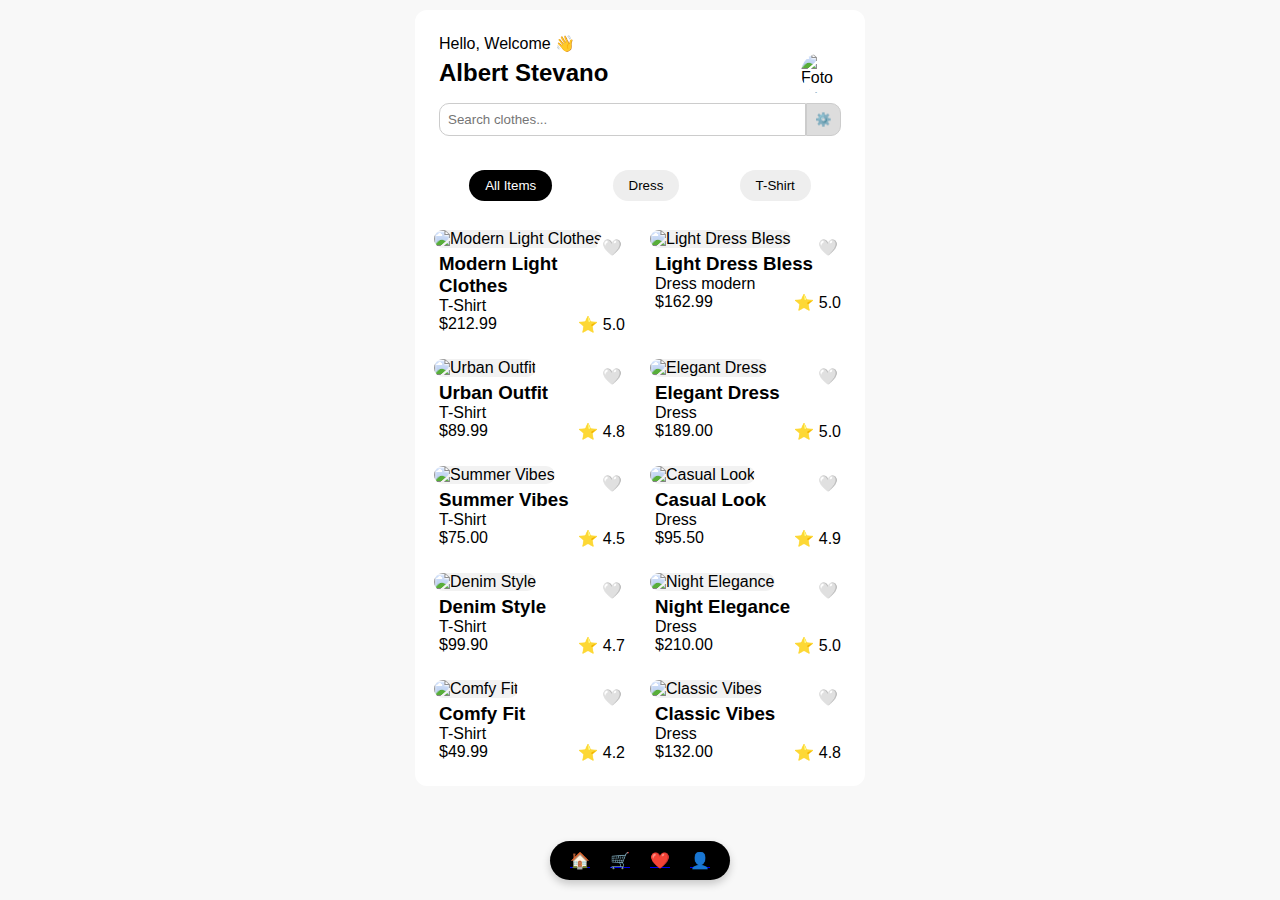
==== index.html @ d6782622 "bombini gusini" ====
<!DOCTYPE html>
<html lang="en">
<head>
  <meta charset="UTF-8" />
  <meta name="viewport" content="width=device-width, initial-scale=1.0"/>
  <title>Tienda de Ropa</title>
  <link rel="stylesheet" href="/css/estilos.css" />
  
</head>
<body>

  <div class="contenedor-padre"> <!-- 🔴 Contenedor ROJO -->

    <!-- 🟠 Contenedor NARANJA -->
    <div class="encabezado">
      <p>Hello, Welcome 👋</p>
      <div class="usuario">
        <h2>Albert Stevano</h2>
        <img src="user.png" alt="Foto de perfil">
      </div>
      <div class="busqueda">
        <input type="text" placeholder="Search clothes...">
        <button>⚙️</button>
      </div>
    </div>

    <!-- 🔵 Contenedor AZUL -->
    <div class="filtros">
      <button class="activo" data-filtro="all">All Items</button>
      <button data-filtro="dress">Dress</button>
      <button data-filtro="tshirt">T-Shirt</button>
    </div>
    
    <div class="barra-superior">
      <a href="../index.html">🏠</a>
      <a href="/html/carrito.html">🛒</a>
        <a href="/html/favoritos.html">❤️</a>
        <a href="/html/perfil.html">👤</a>
      </div>
      
    <!-- 🟣 Contenedor MORADO -->
    <div class="productos">

      <!-- 10 productos -->
      <div class="producto" data-categoria="tshirt">
        <img src="https://th.bing.com/th/id/OIP.q3NBWPx_nnNWeb0_qEPBugHaKl?rs=1&pid=ImgDetMain" alt="Modern Light Clothes">
        <div class="info">
          <h3>Modern Light Clothes</h3>
          <p>T-Shirt</p>
          <div class="precio-rating">
            <span>$212.99</span><span>⭐ 5.0</span>
          </div>
        </div>
        <div class="icono-corazon">❤️</div>
      </div>

      <div class="producto" data-categoria="dress">
        <img src="https://th.bing.com/th/id/OIP.Wm2C4nMYZ0vnkSGUz86g7wHaLG?rs=1&pid=ImgDetMain" alt="Light Dress Bless">
        <div class="info">
          <h3>Light Dress Bless</h3>
          <p>Dress modern</p>
          <div class="precio-rating">
            <span>$162.99</span><span>⭐ 5.0</span>
          </div>
        </div>
        <div class="icono-corazon">❤️</div>
      </div>

      <div class="producto" data-categoria="tshirt">
        <img src="https://th.bing.com/th?id=OIF.C%2fNZn6Z%2bXZQMoeoPwGoU%2fA&rs=1&pid=ImgDetMain" alt="Urban Outfit">
        <div class="info">
          <h3>Urban Outfit</h3>
          <p>T-Shirt</p>
          <div class="precio-rating">
            <span>$89.99</span><span>⭐ 4.8</span>
          </div>
        </div>
        <div class="icono-corazon">❤️</div>
      </div>

      <div class="producto" data-categoria="dress">
        <img src="https://th.bing.com/th/id/OIP.1LzkeiCL26HvB_Eg3L377QHaFx?rs=1&pid=ImgDetMain" alt="Elegant Dress">
        <div class="info">
          <h3>Elegant Dress</h3>
          <p>Dress</p>
          <div class="precio-rating">
            <span>$189.00</span><span>⭐ 5.0</span>
          </div>
        </div>
        <div class="icono-corazon">❤️</div>
      </div>

      <div class="producto" data-categoria="tshirt">
        <img src="https://i.pinimg.com/originals/4f/b0/61/4fb061d75ecafb430f887e295b09a05b.jpg" alt="Summer Vibes">
        <div class="info">
          <h3>Summer Vibes</h3>
          <p>T-Shirt</p>
          <div class="precio-rating">
            <span>$75.00</span><span>⭐ 4.5</span>
          </div>
        </div>
        <div class="icono-corazon">❤️</div>
      </div>

      <div class="producto" data-categoria="dress">
        <img src="https://th.bing.com/th/id/OIP.bJreUxnntWlaQb6qRZIbKAAAAA?rs=1&pid=ImgDetMain" alt="Casual Look">
        <div class="info">
          <h3>Casual Look</h3>
          <p>Dress</p>
          <div class="precio-rating">
            <span>$95.50</span><span>⭐ 4.9</span>
          </div>
        </div>
        <div class="icono-corazon">❤️</div>
      </div>

      <div class="producto" data-categoria="tshirt">
        <img src="https://th.bing.com/th/id/OIP.MHKdWfhMhK2jD0VXgcIrPQHaJ3?rs=1&pid=ImgDetMain" alt="Denim Style">
        <div class="info">
          <h3>Denim Style</h3>
          <p>T-Shirt</p>
          <div class="precio-rating">
            <span>$99.90</span><span>⭐ 4.7</span>
          </div>
        </div>
        <div class="icono-corazon">❤️</div>
      </div>

      <div class="producto" data-categoria="dress">
        <img src="https://th.bing.com/th/id/OIP.Ey1I2BmMbT11zGDvH_GeCgHaLF?rs=1&pid=ImgDetMain" alt="Night Elegance">
        <div class="info">
          <h3>Night Elegance</h3>
          <p>Dress</p>
          <div class="precio-rating">
            <span>$210.00</span><span>⭐ 5.0</span>
          </div>
        </div>
        <div class="icono-corazon">❤️</div>
      </div>

      <div class="producto" data-categoria="tshirt">
        <img src="https://th.bing.com/th/id/OIP.2B0cLNnV70FuhLXUR4ds5QHaE8?rs=1&pid=ImgDetMain" alt="Comfy Fit">
        <div class="info">
          <h3>Comfy Fit</h3>
          <p>T-Shirt</p>
          <div class="precio-rating">
            <span>$49.99</span><span>⭐ 4.2</span>
          </div>
        </div>
        <div class="icono-corazon">❤️</div>
      </div>

      <div class="producto" data-categoria="dress">
        <img src="https://img.freepik.com/foto-gratis/foto-moda-mujer-rubia-estilo-joven-caminando-calle-vestida-ropa-moda-sosteniendo-bolsas-compra-hablando-telefono_496169-2058.jpg" alt="Classic Vibes">
        <div class="info">
          <h3>Classic Vibes</h3>
          <p>Dress</p>
          <div class="precio-rating">
            <span>$132.00</span><span>⭐ 4.8</span>
          </div>
        </div>
        <div class="icono-corazon">❤️</div>
      </div>

    </div>
  </div>

  <script src="/js/sccript.js"></script>


  <script src="/js/busqueda.js"></script> <!-- o ./js/busqueda.js según la ruta -->

  <script src="/js/sccript.js"></script>

  <script>
    document.addEventListener("DOMContentLoaded", () => {
      const nombre = localStorage.getItem("nombreUsuario");
      const imagen = localStorage.getItem("imagenUsuario");

      if (nombre) {
        const h2 = document.querySelector(".usuario h2");
        if (h2) h2.textContent = nombre;
      }

      if (imagen) {
        const img = document.querySelector(".usuario img");
        if (img) img.src = imagen;
      }
    });
  </script>
</body>

</body>
</html>
---- css/estilos.css ----
* {
    margin: 0;
    padding: 0;
    box-sizing: border-box;
    font-family: sans-serif;
  }
  
  body {
    background: #f8f8f8;
    padding: 10px;
  }
  
  /* 🔴 Contenedor principal */
  .contenedor-padre {
    max-width: 450px;
    margin: auto;
    background: white;
    border: 2px solid rgb(255, 255, 255);
    padding: 10px;
    border-radius: 12px;
    position: relative;
  }
  
  /* 🟣 Banner superior flotante */
  .banner-superior {
    background: purple;
    color: white;
    padding: 6px 12px;
    border-radius: 8px;
    text-align: center;
    margin-bottom: 10px;
    font-weight: bold;
  }
  
  /* 🟠 Encabezado */
  .encabezado {
    border: 2px solid rgb(255, 255, 255);
    padding: 10px;
    margin-bottom: 10px;
  }
  
  .usuario {
    display: flex;
    justify-content: space-between;
    align-items: center;
  }
  
  .usuario img {
    width: 40px;
    height: 40px;
    border-radius: 50%;
  }
  
  .busqueda {
    display: flex;
    margin-top: 10px;
  }
  
  .busqueda input {
    flex: 1;
    padding: 8px;
    border-radius: 10px 0 0 10px;
    border: 1px solid #ccc;
  }
  
  .busqueda button {
    padding: 8px;
    border-radius: 0 10px 10px 0;
    background: #ddd;
    border: 1px solid #ccc;
  }
  
  /* 🔵 Filtros */
  .filtros {
    border: 2px solid rgb(255, 255, 255);
    padding: 10px;
    display: flex;
    justify-content: space-around;
    margin-bottom: 10px;
  }
  
  .filtros button {
    padding: 8px 16px;
    border: none;
    background: #eee;
    border-radius: 20px;
    cursor: pointer;
  }
  
  .filtros .activo {
    background: black;
    color: white;
  }
  
  /* 🟣 Productos */
  .productos {
    border: 2px solid rgb(255, 255, 255);
    display: grid;
    grid-template-columns: 1fr 1fr;
    gap: 10px;
  }
  
  /* Tarjeta producto */
  .producto {
    background: #fff;
    border-radius: 10px;
    padding: 5px;
    position: relative;
  }
  
  .producto img {
    width: 100%;
    height: auto;
    max-height: 200px;
    object-fit: contain;
    border-radius: 10px;
    background-color: #f2f2f2;
  }
  
  .info {
    padding: 5px;
  }
  
  .precio-rating {
    display: flex;
    justify-content: space-between;
  }
  
  .icono-corazon {
    position: absolute;
    top: 8px;
    right: 8px;
    background: white;
    border-radius: 50%;
    padding: 5px;
  }
/* 🟣 Barra fija en la parte superior */
.barra-superior {
    position: fixed;
    bottom: 20px;
    left: 50%;
    transform: translateX(-50%);
    background: #000000;
    padding: 10px 20px;
    border-radius: 20px;
    box-shadow: 0 4px 8px rgba(0, 0, 0, 0.2);
    display: flex;
    gap: 20px;
    z-index: 1000;
  }
  .barra-superior span {
    font-size: 24px;
    cursor: pointer;
  }
  .producto img {
    transition: transform 0.3s ease;
    cursor: pointer;
  }
  
  .producto img:hover {
    transform: scale(1.05);
  }
  
  
  .detalle-img-container {
    position: relative;
    width: 100%;
    max-height: 400px;
    overflow: hidden;
    border-bottom-left-radius: 2rem;
    border-bottom-right-radius: 2rem;
  }
  
  .detalle-img-container img {
    width: 100%;
    height: auto;
    max-height: 400px;
    object-fit: contain;
    display: block;
    margin: auto;
    border-radius: inherit;
  }
  
  
  .btn-volver, .btn-fav {
    position: absolute;
    top: 1rem;
    background: white;
    border-radius: 50%;
    border: none;
    padding: 0.5rem;
    cursor: pointer;
    font-size: 1.4rem;
  }
  
  .btn-volver {
    left: 1rem;
  }
  
  .btn-fav {
    right: 1rem;
  }
  
  .detalle-contenido {
    padding: 1.5rem;
    font-family: sans-serif;
  }
  
  .detalle-header {
    display: flex;
    justify-content: space-between;
    align-items: center;
  }
  
  .cantidad-control {
    display: flex;
    align-items: center;
    gap: 0.5rem;
  }
  
  .cantidad-control button {
    background-color: #eee;
    border: none;
    padding: 0.3rem 0.8rem;
    font-size: 1.2rem;
    border-radius: 0.5rem;
    cursor: pointer;
  }
  
  .detalle-rating {
    margin: 0.5rem 0;
    color: #555;
  }
  
  .descripcion {
    margin-bottom: 1rem;
    color: #333;
  }
  
  .detalle-opciones {
    display: flex;
    justify-content: space-between;
    align-items: flex-start;
    margin-bottom: 1.5rem;
  }
  
  .tallas button, .color-option {
    margin: 0.3rem;
    border: none;
    padding: 0.5rem 0.9rem;
    border-radius: 0.7rem;
    cursor: pointer;
  }
  
  .tallas .activo, .color-option.activo {
    border: 2px solid black;
  }
  
  .color-option {
    display: inline-block;
    width: 24px;
    height: 24px;
    border-radius: 50%;
  }
  
  .btn-carrito {
    width: 100%;
    padding: 1rem;
    font-size: 1.1rem;
    background-color: black;
    color: white;
    border: none;
    border-radius: 1rem;
    cursor: pointer;
  }
  
  .formulario-perfil {
    display: flex;
    flex-direction: column;
    gap: 12px;
    padding: 1rem;
  }
  
  .formulario-perfil label {
    font-weight: bold;
    margin-top: 0.5rem;
  }
  
  .formulario-perfil input {
    padding: 8px;
    border-radius: 8px;
    border: 1px solid #ccc;
    font-size: 1rem;
  }
  
  #guardar-perfil {
    background-color: black;
    color: white;
    border: none;
    padding: 10px;
    border-radius: 10px;
    margin-top: 1rem;
    cursor: pointer;
    font-size: 1rem;
  }
  


  /* 🛒 Estilos para carrito */
#contenedor-carrito {
  display: grid;
  grid-template-columns: 1fr 1fr;
  gap: 10px;
}

/* Ventana flotante de verificación */
#ventana-compra {
  position: fixed;
  top: 0;
  left: 0;
  width: 100%;
  height: 100%;
  background: rgba(0, 0, 0, 0.6);
  display: none;
  align-items: center;
  justify-content: center;
  z-index: 2000;
}

.ventana-contenido {
  background: white;
  border-radius: 1rem;
  max-width: 90%;
  width: 400px;
  padding: 1.5rem;
  position: relative;
  text-align: left;
}

.ventana-contenido h2 {
  margin-bottom: 1rem;
  font-size: 1.2rem;
}

#datos-perfil p {
  margin-bottom: 0.5rem;
  color: #333;
}

.btn-finalizar {
  background-color: green;
  color: white;
  width: 100%;
  padding: 0.8rem;
  border: none;
  border-radius: 1rem;
  margin-top: 2.5rem; /* en lugar de 1rem */
  font-size: 1rem;
  cursor: pointer;
}

.ventana-cerrar {
  position: absolute;
  top: 0.7rem;
  right: 1rem;
  font-size: 1.3rem;
  cursor: pointer;
}

#mensaje-exito {
  position: fixed;
  top: 50%;
  left: 50%;
  transform: translate(-50%, -50%);
  background: #4CAF50;
  color: white;
  padding: 1rem 2rem;
  border-radius: 1rem;
  font-size: 1.2rem;
  display: none;
  z-index: 3000;
  box-shadow: 0 0 15px rgba(0,0,0,0.3);
}


.img-producto {
  width: 80px;
  height: 80px;
  object-fit: cover;
  border-radius: 10px;
  margin-right: 10px;
}
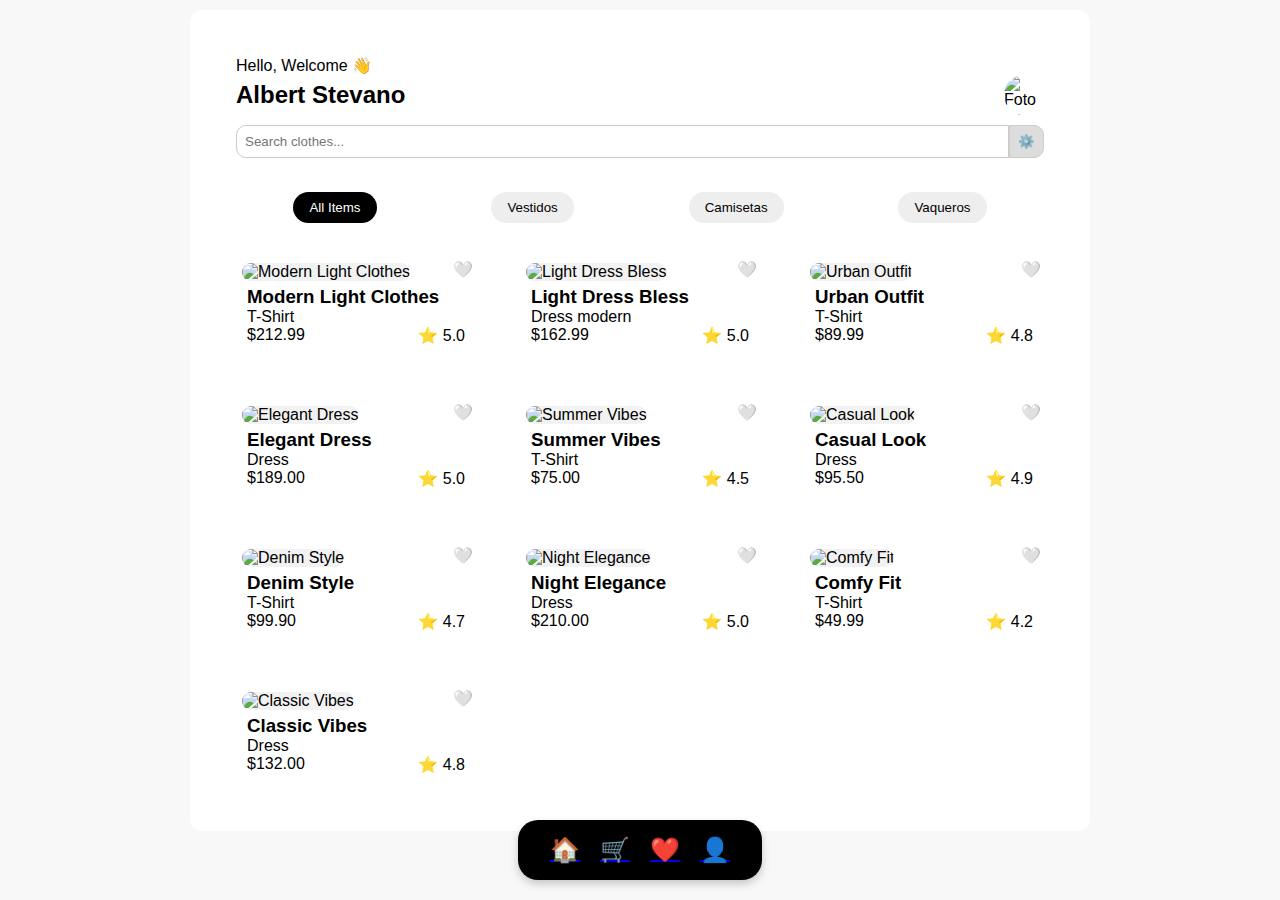
==== commit cd22ebdf: "Antes de hacer una locura que me puede dañar el proyecto" ====
--- a/index.html
+++ b/index.html
@@ -27,9 +27,11 @@
     <!-- 🔵 Contenedor AZUL -->
     <div class="filtros">
       <button class="activo" data-filtro="all">All Items</button>
-      <button data-filtro="dress">Dress</button>
-      <button data-filtro="tshirt">T-Shirt</button>
+      <button data-filtro="dress">Vestidos</button>
+      <button data-filtro="tshirt">Camisetas</button>
+      <button data-filtro="vaqueros">Vaqueros</button>
     </div>
+    
     
     <div class="barra-superior">
       <a href="../index.html">🏠</a>
@@ -138,7 +140,7 @@
         <div class="icono-corazon">❤️</div>
       </div>
 
-      <div class="producto" data-categoria="tshirt">
+      <div class="producto" data-categoria="vaqueros">
         <img src="https://th.bing.com/th/id/OIP.2B0cLNnV70FuhLXUR4ds5QHaE8?rs=1&pid=ImgDetMain" alt="Comfy Fit">
         <div class="info">
           <h3>Comfy Fit</h3>
@@ -150,7 +152,7 @@
         <div class="icono-corazon">❤️</div>
       </div>
 
-      <div class="producto" data-categoria="dress">
+      <div class="producto" data-categoria="vaqueros">
         <img src="https://img.freepik.com/foto-gratis/foto-moda-mujer-rubia-estilo-joven-caminando-calle-vestida-ropa-moda-sosteniendo-bolsas-compra-hablando-telefono_496169-2058.jpg" alt="Classic Vibes">
         <div class="info">
           <h3>Classic Vibes</h3>
--- a/css/estilos.css
+++ b/css/estilos.css
@@ -391,3 +391,57 @@
   margin-right: 10px;
 }
 
+
+@media screen and (min-width: 768px) {
+  .contenedor-padre {
+    max-width: 900px;
+    margin: 0 auto;
+    padding: 2rem;
+  }
+
+  .productos {
+    display: grid;
+    grid-template-columns: repeat(3, 1fr);
+    gap: 1.5rem;
+  }
+
+  .producto {
+    padding: 1rem;
+    font-size: 1rem;
+  }
+
+  .producto img,
+  .img-producto {
+    width: 100%;
+    height: auto;
+    border-radius: 12px;
+  }
+
+  .detalle-contenido {
+    max-width: 900px;
+    margin: 0 auto;
+    padding: 2rem;
+  }
+
+  .detalle-img {
+    width: 100%;
+    max-height: 400px;
+    object-fit: cover;
+    border-radius: 14px;
+  }
+
+  .detalle-opciones button {
+    padding: 0.6rem 1.2rem;
+    font-size: 1rem;
+  }
+
+  .barra-superior {
+    font-size: 1.5rem;
+    padding: 1rem 2rem;
+  }
+
+  .ventana-contenido {
+    width: 500px;
+    padding: 2rem;
+  }
+}
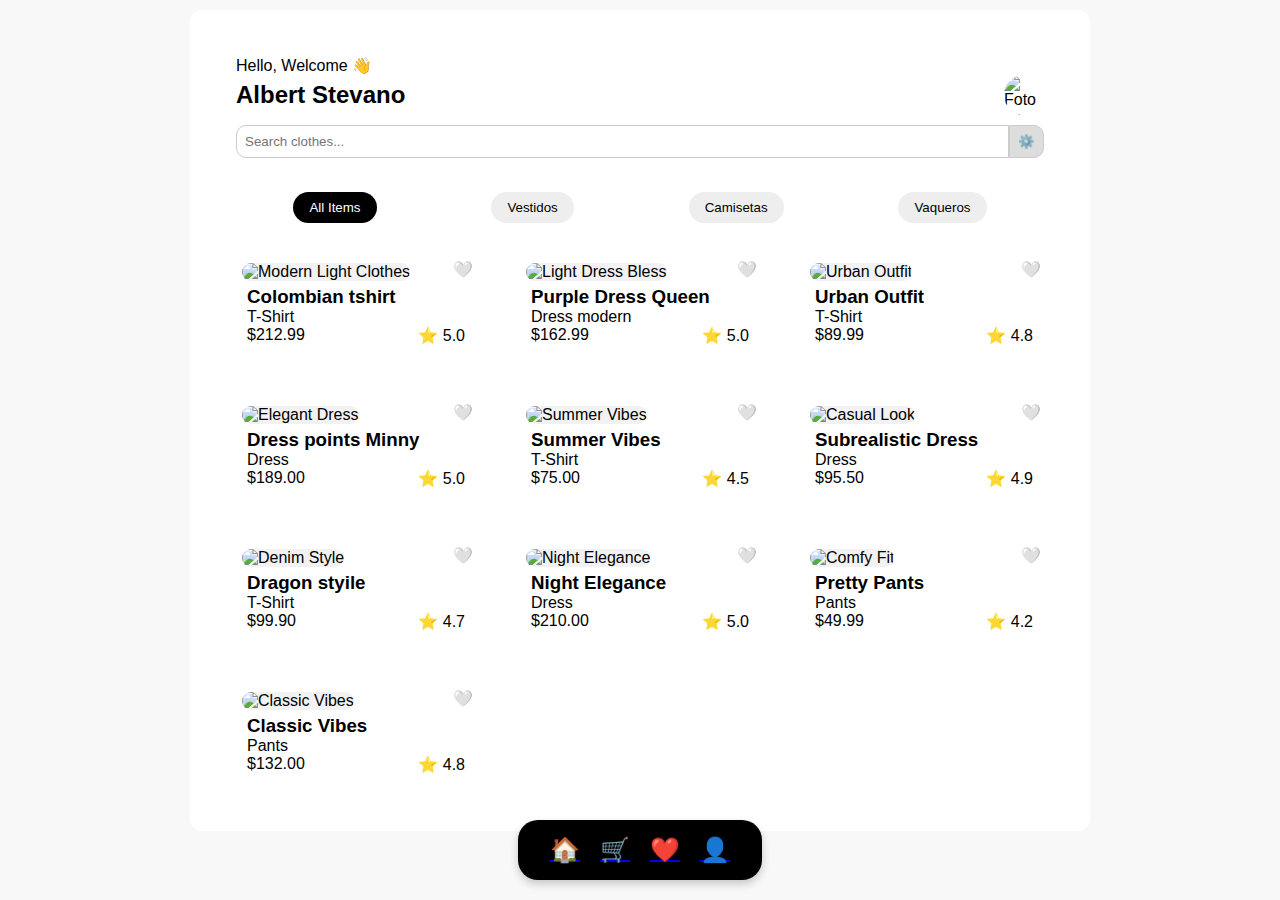
==== commit 5db62f0a: "secciones de ropa y comnentado todos los html" ====
--- a/index.html
+++ b/index.html
@@ -45,9 +45,9 @@
 
       <!-- 10 productos -->
       <div class="producto" data-categoria="tshirt">
-        <img src="https://th.bing.com/th/id/OIP.q3NBWPx_nnNWeb0_qEPBugHaKl?rs=1&pid=ImgDetMain" alt="Modern Light Clothes">
+        <img src="https://th.bing.com/th/id/OIP.GUkzIRp1ar_Q7gCzh6EpLAHaHa?rs=1&pid=ImgDetMain" alt="Modern Light Clothes">
         <div class="info">
-          <h3>Modern Light Clothes</h3>
+          <h3>Colombian tshirt</h3>
           <p>T-Shirt</p>
           <div class="precio-rating">
             <span>$212.99</span><span>⭐ 5.0</span>
@@ -57,9 +57,9 @@
       </div>
 
       <div class="producto" data-categoria="dress">
-        <img src="https://th.bing.com/th/id/OIP.Wm2C4nMYZ0vnkSGUz86g7wHaLG?rs=1&pid=ImgDetMain" alt="Light Dress Bless">
+        <img src="https://th.bing.com/th/id/R.7b3881d0b447c8786c0e40ecd6292dba?rik=xTgN0RHN%2fut4ig&riu=http%3a%2f%2f2.bp.blogspot.com%2f-KTpi-TOUrs4%2fUio9FrIRs5I%2fAAAAAAABEB8%2fjlI3YYyZ_f8%2fs1600%2fVestidos%2bde%2bnoche%2b(12).jpg&ehk=lWpWSeIqqjYBXbda7xW7yO8rHKj8oigyFubj80WN518%3d&risl=&pid=ImgRaw&r=0" alt="Light Dress Bless">
         <div class="info">
-          <h3>Light Dress Bless</h3>
+          <h3>Purple Dress Queen</h3>
           <p>Dress modern</p>
           <div class="precio-rating">
             <span>$162.99</span><span>⭐ 5.0</span>
@@ -81,9 +81,9 @@
       </div>
 
       <div class="producto" data-categoria="dress">
-        <img src="https://th.bing.com/th/id/OIP.1LzkeiCL26HvB_Eg3L377QHaFx?rs=1&pid=ImgDetMain" alt="Elegant Dress">
+        <img src="https://th.bing.com/th/id/OIP.lE9YwuX0iLzrNSiLlpeFCAHaJ4?rs=1&pid=ImgDetMain" alt="Elegant Dress">
         <div class="info">
-          <h3>Elegant Dress</h3>
+          <h3>Dress points Minny</h3>
           <p>Dress</p>
           <div class="precio-rating">
             <span>$189.00</span><span>⭐ 5.0</span>
@@ -105,9 +105,9 @@
       </div>
 
       <div class="producto" data-categoria="dress">
-        <img src="https://th.bing.com/th/id/OIP.bJreUxnntWlaQb6qRZIbKAAAAA?rs=1&pid=ImgDetMain" alt="Casual Look">
+        <img src="https://cdnx.jumpseller.com/jacobo-en-linea/image/33614525/resize/1200/1200?1680338086" alt="Casual Look">
         <div class="info">
-          <h3>Casual Look</h3>
+          <h3>Subrealistic Dress</h3>
           <p>Dress</p>
           <div class="precio-rating">
             <span>$95.50</span><span>⭐ 4.9</span>
@@ -117,9 +117,9 @@
       </div>
 
       <div class="producto" data-categoria="tshirt">
-        <img src="https://th.bing.com/th/id/OIP.MHKdWfhMhK2jD0VXgcIrPQHaJ3?rs=1&pid=ImgDetMain" alt="Denim Style">
+        <img src="https://th.bing.com/th/id/OIP.oPAAtYOa_PVSJie8XpThEwHaHa?rs=1&pid=ImgDetMain" alt="Denim Style">
         <div class="info">
-          <h3>Denim Style</h3>
+          <h3>Dragon styile</h3>
           <p>T-Shirt</p>
           <div class="precio-rating">
             <span>$99.90</span><span>⭐ 4.7</span>
@@ -141,10 +141,10 @@
       </div>
 
       <div class="producto" data-categoria="vaqueros">
-        <img src="https://th.bing.com/th/id/OIP.2B0cLNnV70FuhLXUR4ds5QHaE8?rs=1&pid=ImgDetMain" alt="Comfy Fit">
+        <img src="https://static1.mujerhoy.com/www/multimedia/202403/12/media/cortadas/look-pantalones-vaqueros-sientan-bien-kVVB-U2101798757074mpF-1248x1248@MujerHoy.jpg" alt="Comfy Fit">
         <div class="info">
-          <h3>Comfy Fit</h3>
-          <p>T-Shirt</p>
+          <h3>Pretty Pants</h3>
+          <p>Pants</p>
           <div class="precio-rating">
             <span>$49.99</span><span>⭐ 4.2</span>
           </div>
@@ -153,10 +153,10 @@
       </div>
 
       <div class="producto" data-categoria="vaqueros">
-        <img src="https://img.freepik.com/foto-gratis/foto-moda-mujer-rubia-estilo-joven-caminando-calle-vestida-ropa-moda-sosteniendo-bolsas-compra-hablando-telefono_496169-2058.jpg" alt="Classic Vibes">
+        <img src="https://th.bing.com/th/id/OIP.Q3IiZkBLNzda0ybZVFkDqgHaLH?rs=1&pid=ImgDetMain" alt="Classic Vibes">
         <div class="info">
           <h3>Classic Vibes</h3>
-          <p>Dress</p>
+          <p>Pants</p>
           <div class="precio-rating">
             <span>$132.00</span><span>⭐ 4.8</span>
           </div>
--- a/css/estilos.css
+++ b/css/estilos.css
@@ -1,447 +1,447 @@
 * {
-    margin: 0;
-    padding: 0;
-    box-sizing: border-box;
-    font-family: sans-serif;
-  }
-  
-  body {
-    background: #f8f8f8;
-    padding: 10px;
-  }
-  
-  /* 🔴 Contenedor principal */
-  .contenedor-padre {
-    max-width: 450px;
-    margin: auto;
-    background: white;
-    border: 2px solid rgb(255, 255, 255);
-    padding: 10px;
-    border-radius: 12px;
-    position: relative;
-  }
-  
-  /* 🟣 Banner superior flotante */
-  .banner-superior {
-    background: purple;
-    color: white;
-    padding: 6px 12px;
-    border-radius: 8px;
-    text-align: center;
-    margin-bottom: 10px;
-    font-weight: bold;
-  }
-  
-  /* 🟠 Encabezado */
-  .encabezado {
-    border: 2px solid rgb(255, 255, 255);
-    padding: 10px;
-    margin-bottom: 10px;
-  }
-  
-  .usuario {
-    display: flex;
-    justify-content: space-between;
-    align-items: center;
-  }
-  
-  .usuario img {
-    width: 40px;
-    height: 40px;
-    border-radius: 50%;
-  }
-  
-  .busqueda {
-    display: flex;
-    margin-top: 10px;
-  }
-  
-  .busqueda input {
-    flex: 1;
-    padding: 8px;
-    border-radius: 10px 0 0 10px;
-    border: 1px solid #ccc;
-  }
-  
-  .busqueda button {
-    padding: 8px;
-    border-radius: 0 10px 10px 0;
-    background: #ddd;
-    border: 1px solid #ccc;
-  }
-  
-  /* 🔵 Filtros */
-  .filtros {
-    border: 2px solid rgb(255, 255, 255);
-    padding: 10px;
-    display: flex;
-    justify-content: space-around;
-    margin-bottom: 10px;
-  }
-  
-  .filtros button {
-    padding: 8px 16px;
-    border: none;
-    background: #eee;
-    border-radius: 20px;
-    cursor: pointer;
-  }
-  
-  .filtros .activo {
-    background: black;
-    color: white;
-  }
-  
-  /* 🟣 Productos */
-  .productos {
-    border: 2px solid rgb(255, 255, 255);
-    display: grid;
-    grid-template-columns: 1fr 1fr;
-    gap: 10px;
-  }
-  
-  /* Tarjeta producto */
-  .producto {
-    background: #fff;
-    border-radius: 10px;
-    padding: 5px;
-    position: relative;
-  }
-  
-  .producto img {
-    width: 100%;
-    height: auto;
-    max-height: 200px;
-    object-fit: contain;
-    border-radius: 10px;
-    background-color: #f2f2f2;
-  }
-  
-  .info {
-    padding: 5px;
-  }
-  
-  .precio-rating {
-    display: flex;
-    justify-content: space-between;
-  }
-  
-  .icono-corazon {
-    position: absolute;
-    top: 8px;
-    right: 8px;
-    background: white;
-    border-radius: 50%;
-    padding: 5px;
-  }
-/* 🟣 Barra fija en la parte superior */
-.barra-superior {
-    position: fixed;
-    bottom: 20px;
-    left: 50%;
-    transform: translateX(-50%);
-    background: #000000;
-    padding: 10px 20px;
-    border-radius: 20px;
-    box-shadow: 0 4px 8px rgba(0, 0, 0, 0.2);
-    display: flex;
-    gap: 20px;
-    z-index: 1000;
-  }
-  .barra-superior span {
-    font-size: 24px;
-    cursor: pointer;
-  }
-  .producto img {
-    transition: transform 0.3s ease;
-    cursor: pointer;
-  }
-  
-  .producto img:hover {
-    transform: scale(1.05);
-  }
-  
-  
-  .detalle-img-container {
-    position: relative;
-    width: 100%;
-    max-height: 400px;
-    overflow: hidden;
-    border-bottom-left-radius: 2rem;
-    border-bottom-right-radius: 2rem;
-  }
-  
-  .detalle-img-container img {
-    width: 100%;
-    height: auto;
-    max-height: 400px;
-    object-fit: contain;
-    display: block;
-    margin: auto;
-    border-radius: inherit;
-  }
-  
-  
-  .btn-volver, .btn-fav {
-    position: absolute;
-    top: 1rem;
-    background: white;
-    border-radius: 50%;
-    border: none;
-    padding: 0.5rem;
-    cursor: pointer;
-    font-size: 1.4rem;
-  }
-  
-  .btn-volver {
-    left: 1rem;
-  }
-  
-  .btn-fav {
-    right: 1rem;
-  }
-  
-  .detalle-contenido {
-    padding: 1.5rem;
-    font-family: sans-serif;
-  }
-  
-  .detalle-header {
-    display: flex;
-    justify-content: space-between;
-    align-items: center;
-  }
-  
-  .cantidad-control {
-    display: flex;
-    align-items: center;
-    gap: 0.5rem;
-  }
-  
-  .cantidad-control button {
-    background-color: #eee;
-    border: none;
-    padding: 0.3rem 0.8rem;
-    font-size: 1.2rem;
-    border-radius: 0.5rem;
-    cursor: pointer;
-  }
-  
-  .detalle-rating {
-    margin: 0.5rem 0;
-    color: #555;
-  }
-  
-  .descripcion {
-    margin-bottom: 1rem;
-    color: #333;
-  }
-  
-  .detalle-opciones {
-    display: flex;
-    justify-content: space-between;
-    align-items: flex-start;
-    margin-bottom: 1.5rem;
-  }
-  
-  .tallas button, .color-option {
-    margin: 0.3rem;
-    border: none;
-    padding: 0.5rem 0.9rem;
-    border-radius: 0.7rem;
-    cursor: pointer;
-  }
-  
-  .tallas .activo, .color-option.activo {
-    border: 2px solid black;
-  }
-  
-  .color-option {
-    display: inline-block;
-    width: 24px;
-    height: 24px;
-    border-radius: 50%;
-  }
-  
-  .btn-carrito {
-    width: 100%;
-    padding: 1rem;
-    font-size: 1.1rem;
-    background-color: black;
-    color: white;
-    border: none;
-    border-radius: 1rem;
-    cursor: pointer;
-  }
-  
-  .formulario-perfil {
-    display: flex;
-    flex-direction: column;
-    gap: 12px;
-    padding: 1rem;
-  }
-  
-  .formulario-perfil label {
-    font-weight: bold;
-    margin-top: 0.5rem;
-  }
-  
-  .formulario-perfil input {
-    padding: 8px;
-    border-radius: 8px;
-    border: 1px solid #ccc;
-    font-size: 1rem;
-  }
-  
-  #guardar-perfil {
-    background-color: black;
-    color: white;
-    border: none;
-    padding: 10px;
-    border-radius: 10px;
-    margin-top: 1rem;
-    cursor: pointer;
-    font-size: 1rem;
-  }
-  
-
-
-  /* 🛒 Estilos para carrito */
-#contenedor-carrito {
+  margin: 0;
+  padding: 0;
+  box-sizing: border-box;
+  font-family: sans-serif;
+}
+
+body {
+  background: #f8f8f8;
+  padding: 10px;
+}
+
+/* 🔴 Contenedor principal */
+.contenedor-padre {
+  max-width: 450px;
+  margin: auto;
+  background: white;
+  border: 2px solid rgb(255, 255, 255);
+  padding: 10px;
+  border-radius: 12px;
+  position: relative;
+}
+
+/* 🟣 Banner superior flotante */
+.banner-superior {
+  background: purple;
+  color: white;
+  padding: 6px 12px;
+  border-radius: 8px;
+  text-align: center;
+  margin-bottom: 10px;
+  font-weight: bold;
+}
+
+/* 🟠 Encabezado */
+.encabezado {
+  border: 2px solid rgb(255, 255, 255);
+  padding: 10px;
+  margin-bottom: 10px;
+}
+
+.usuario {
+  display: flex;
+  justify-content: space-between;
+  align-items: center;
+}
+
+.usuario img {
+  width: 40px;
+  height: 40px;
+  border-radius: 50%;
+}
+
+.busqueda {
+  display: flex;
+  margin-top: 10px;
+}
+
+.busqueda input {
+  flex: 1;
+  padding: 8px;
+  border-radius: 10px 0 0 10px;
+  border: 1px solid #ccc;
+}
+
+.busqueda button {
+  padding: 8px;
+  border-radius: 0 10px 10px 0;
+  background: #ddd;
+  border: 1px solid #ccc;
+}
+
+/* 🔵 Filtros */
+.filtros {
+  border: 2px solid rgb(255, 255, 255);
+  padding: 10px;
+  display: flex;
+  justify-content: space-around;
+  margin-bottom: 10px;
+}
+
+.filtros button {
+  padding: 8px 16px;
+  border: none;
+  background: #eee;
+  border-radius: 20px;
+  cursor: pointer;
+}
+
+.filtros .activo {
+  background: black;
+  color: white;
+}
+
+/* 🟣 Productos */
+.productos {
+  border: 2px solid rgb(255, 255, 255);
   display: grid;
   grid-template-columns: 1fr 1fr;
   gap: 10px;
 }
 
+/* Tarjeta producto */
+.producto {
+  background: #fff;
+  border-radius: 10px;
+  padding: 5px;
+  position: relative;
+}
+
+.producto img {
+  width: 100%;
+  height: auto;
+  max-height: 200px;
+  object-fit: contain;
+  border-radius: 10px;
+  background-color: #f2f2f2;
+}
+
+.info {
+  padding: 5px;
+}
+
+.precio-rating {
+  display: flex;
+  justify-content: space-between;
+}
+
+.icono-corazon {
+  position: absolute;
+  top: 8px;
+  right: 8px;
+  background: white;
+  border-radius: 50%;
+  padding: 5px;
+}
+/* 🟣 Barra fija en la parte superior */
+.barra-superior {
+  position: fixed;
+  bottom: 20px;
+  left: 50%;
+  transform: translateX(-50%);
+  background: #000000;
+  padding: 10px 20px;
+  border-radius: 20px;
+  box-shadow: 0 4px 8px rgba(0, 0, 0, 0.2);
+  display: flex;
+  gap: 20px;
+  z-index: 1000;
+}
+.barra-superior span {
+  font-size: 24px;
+  cursor: pointer;
+}
+.producto img {
+  transition: transform 0.3s ease;
+  cursor: pointer;
+}
+
+.producto img:hover {
+  transform: scale(1.05);
+}
+
+
+.detalle-img-container {
+  position: relative;
+  width: 100%;
+  max-height: 400px;
+  overflow: hidden;
+  border-bottom-left-radius: 2rem;
+  border-bottom-right-radius: 2rem;
+}
+
+.detalle-img-container img {
+  width: 100%;
+  height: auto;
+  max-height: 400px;
+  object-fit: contain;
+  display: block;
+  margin: auto;
+  border-radius: inherit;
+}
+
+
+.btn-volver, .btn-fav {
+  position: absolute;
+  top: 1rem;
+  background: white;
+  border-radius: 50%;
+  border: none;
+  padding: 0.5rem;
+  cursor: pointer;
+  font-size: 1.4rem;
+}
+
+.btn-volver {
+  left: 1rem;
+}
+
+.btn-fav {
+  right: 1rem;
+}
+
+.detalle-contenido {
+  padding: 1.5rem;
+  font-family: sans-serif;
+}
+
+.detalle-header {
+  display: flex;
+  justify-content: space-between;
+  align-items: center;
+}
+
+.cantidad-control {
+  display: flex;
+  align-items: center;
+  gap: 0.5rem;
+}
+
+.cantidad-control button {
+  background-color: #eee;
+  border: none;
+  padding: 0.3rem 0.8rem;
+  font-size: 1.2rem;
+  border-radius: 0.5rem;
+  cursor: pointer;
+}
+
+.detalle-rating {
+  margin: 0.5rem 0;
+  color: #555;
+}
+
+.descripcion {
+  margin-bottom: 1rem;
+  color: #333;
+}
+
+.detalle-opciones {
+  display: flex;
+  justify-content: space-between;
+  align-items: flex-start;
+  margin-bottom: 1.5rem;
+}
+
+.tallas button, .color-option {
+  margin: 0.3rem;
+  border: none;
+  padding: 0.5rem 0.9rem;
+  border-radius: 0.7rem;
+  cursor: pointer;
+}
+
+.tallas .activo, .color-option.activo {
+  border: 2px solid black;
+}
+
+.color-option {
+  display: inline-block;
+  width: 24px;
+  height: 24px;
+  border-radius: 50%;
+}
+
+.btn-carrito {
+  width: 100%;
+  padding: 1rem;
+  font-size: 1.1rem;
+  background-color: black;
+  color: white;
+  border: none;
+  border-radius: 1rem;
+  cursor: pointer;
+}
+
+.formulario-perfil {
+  display: flex;
+  flex-direction: column;
+  gap: 12px;
+  padding: 1rem;
+}
+
+.formulario-perfil label {
+  font-weight: bold;
+  margin-top: 0.5rem;
+}
+
+.formulario-perfil input {
+  padding: 8px;
+  border-radius: 8px;
+  border: 1px solid #ccc;
+  font-size: 1rem;
+}
+
+#guardar-perfil {
+  background-color: black;
+  color: white;
+  border: none;
+  padding: 10px;
+  border-radius: 10px;
+  margin-top: 1rem;
+  cursor: pointer;
+  font-size: 1rem;
+}
+
+
+
+/* 🛒 Estilos para carrito */
+#contenedor-carrito {
+display: grid;
+grid-template-columns: 1fr 1fr;
+gap: 10px;
+}
+
 /* Ventana flotante de verificación */
 #ventana-compra {
-  position: fixed;
-  top: 0;
-  left: 0;
-  width: 100%;
-  height: 100%;
-  background: rgba(0, 0, 0, 0.6);
-  display: none;
-  align-items: center;
-  justify-content: center;
-  z-index: 2000;
+position: fixed;
+top: 0;
+left: 0;
+width: 100%;
+height: 100%;
+background: rgba(0, 0, 0, 0.6);
+display: none;
+align-items: center;
+justify-content: center;
+z-index: 2000;
 }
 
 .ventana-contenido {
-  background: white;
-  border-radius: 1rem;
-  max-width: 90%;
-  width: 400px;
-  padding: 1.5rem;
-  position: relative;
-  text-align: left;
+background: white;
+border-radius: 1rem;
+max-width: 90%;
+width: 400px;
+padding: 1.5rem;
+position: relative;
+text-align: left;
 }
 
 .ventana-contenido h2 {
-  margin-bottom: 1rem;
-  font-size: 1.2rem;
+margin-bottom: 1rem;
+font-size: 1.2rem;
 }
 
 #datos-perfil p {
-  margin-bottom: 0.5rem;
-  color: #333;
+margin-bottom: 0.5rem;
+color: #333;
 }
 
 .btn-finalizar {
-  background-color: green;
-  color: white;
-  width: 100%;
-  padding: 0.8rem;
-  border: none;
-  border-radius: 1rem;
-  margin-top: 2.5rem; /* en lugar de 1rem */
+background-color: green;
+color: white;
+width: 100%;
+padding: 0.8rem;
+border: none;
+border-radius: 1rem;
+margin-top: 2.5rem; /* en lugar de 1rem */
+font-size: 1rem;
+cursor: pointer;
+}
+
+.ventana-cerrar {
+position: absolute;
+top: 0.7rem;
+right: 1rem;
+font-size: 1.3rem;
+cursor: pointer;
+}
+
+#mensaje-exito {
+position: fixed;
+top: 50%;
+left: 50%;
+transform: translate(-50%, -50%);
+background: #4CAF50;
+color: white;
+padding: 1rem 2rem;
+border-radius: 1rem;
+font-size: 1.2rem;
+display: none;
+z-index: 3000;
+box-shadow: 0 0 15px rgba(0,0,0,0.3);
+}
+
+
+.img-producto {
+width: 80px;
+height: 80px;
+object-fit: cover;
+border-radius: 10px;
+margin-right: 10px;
+}
+
+
+@media screen and (min-width: 768px) {
+.contenedor-padre {
+  max-width: 900px;
+  margin: 0 auto;
+  padding: 2rem;
+}
+
+.productos {
+  display: grid;
+  grid-template-columns: repeat(3, 1fr);
+  gap: 1.5rem;
+}
+
+.producto {
+  padding: 1rem;
   font-size: 1rem;
-  cursor: pointer;
-}
-
-.ventana-cerrar {
-  position: absolute;
-  top: 0.7rem;
-  right: 1rem;
-  font-size: 1.3rem;
-  cursor: pointer;
-}
-
-#mensaje-exito {
-  position: fixed;
-  top: 50%;
-  left: 50%;
-  transform: translate(-50%, -50%);
-  background: #4CAF50;
-  color: white;
+}
+
+.producto img,
+.img-producto {
+  width: 100%;
+  height: auto;
+  border-radius: 12px;
+}
+
+.detalle-contenido {
+  max-width: 900px;
+  margin: 0 auto;
+  padding: 2rem;
+}
+
+.detalle-img {
+  width: 100%;
+  max-height: 400px;
+  object-fit: cover;
+  border-radius: 14px;
+}
+
+.detalle-opciones button {
+  padding: 0.6rem 1.2rem;
+  font-size: 1rem;
+}
+
+.barra-superior {
+  font-size: 1.5rem;
   padding: 1rem 2rem;
-  border-radius: 1rem;
-  font-size: 1.2rem;
-  display: none;
-  z-index: 3000;
-  box-shadow: 0 0 15px rgba(0,0,0,0.3);
-}
-
-
-.img-producto {
-  width: 80px;
-  height: 80px;
-  object-fit: cover;
-  border-radius: 10px;
-  margin-right: 10px;
-}
-
-
-@media screen and (min-width: 768px) {
-  .contenedor-padre {
-    max-width: 900px;
-    margin: 0 auto;
-    padding: 2rem;
-  }
-
-  .productos {
-    display: grid;
-    grid-template-columns: repeat(3, 1fr);
-    gap: 1.5rem;
-  }
-
-  .producto {
-    padding: 1rem;
-    font-size: 1rem;
-  }
-
-  .producto img,
-  .img-producto {
-    width: 100%;
-    height: auto;
-    border-radius: 12px;
-  }
-
-  .detalle-contenido {
-    max-width: 900px;
-    margin: 0 auto;
-    padding: 2rem;
-  }
-
-  .detalle-img {
-    width: 100%;
-    max-height: 400px;
-    object-fit: cover;
-    border-radius: 14px;
-  }
-
-  .detalle-opciones button {
-    padding: 0.6rem 1.2rem;
-    font-size: 1rem;
-  }
-
-  .barra-superior {
-    font-size: 1.5rem;
-    padding: 1rem 2rem;
-  }
-
-  .ventana-contenido {
-    width: 500px;
-    padding: 2rem;
-  }
-}
+}
+
+.ventana-contenido {
+  width: 500px;
+  padding: 2rem;
+}
+}
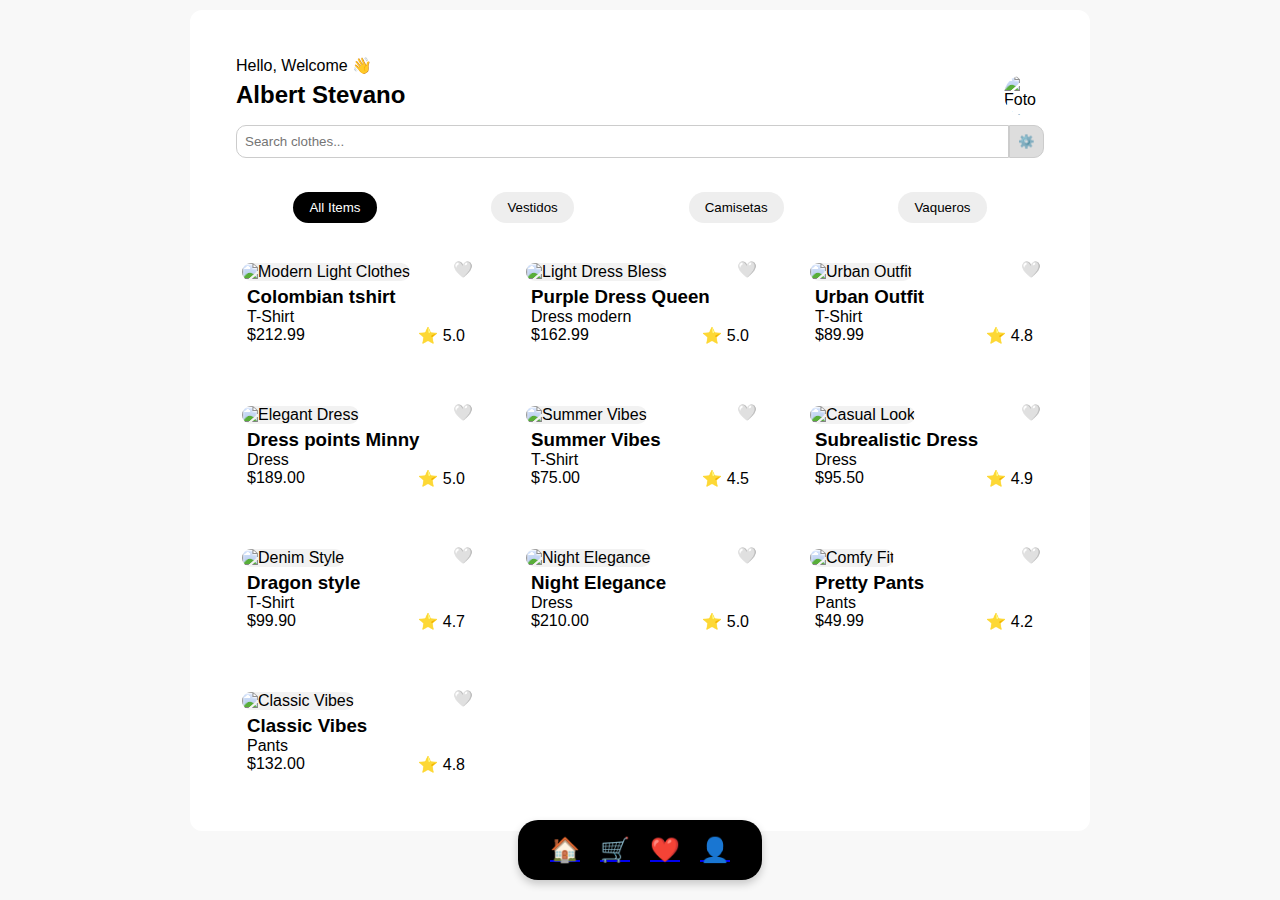
==== commit 68662a77: "Ultimo commit para entrega" ====
--- a/index.html
+++ b/index.html
@@ -119,7 +119,7 @@
       <div class="producto" data-categoria="tshirt">
         <img src="https://th.bing.com/th/id/OIP.oPAAtYOa_PVSJie8XpThEwHaHa?rs=1&pid=ImgDetMain" alt="Denim Style">
         <div class="info">
-          <h3>Dragon styile</h3>
+          <h3>Dragon style</h3>
           <p>T-Shirt</p>
           <div class="precio-rating">
             <span>$99.90</span><span>⭐ 4.7</span>
